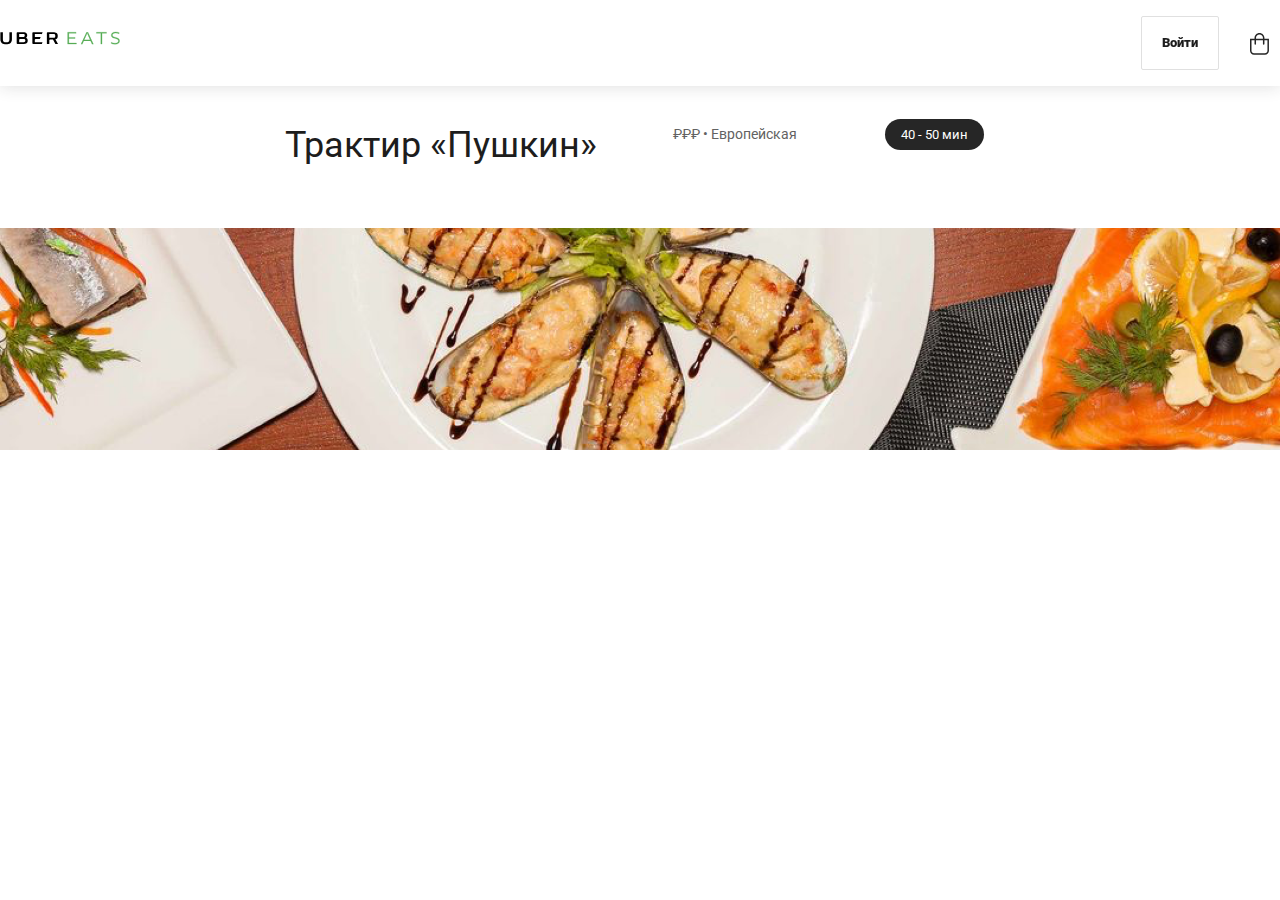
==== restaurant.html @ 7adc96b2 "Create a restaurant page. Added a header and a name section" ====
<!DOCTYPE html>
<html lang="en">
  <head>
    <meta charset="UTF-8" />
    <meta name="viewport" content="width=device-width, initial-scale=1.0" />
    <title>Restaurant</title>
    <link
      rel="stylesheet"
      href="https://stackpath.bootstrapcdn.com/bootstrap/4.1.3/css/bootstrap.min.css"
      integrity="sha384-MCw98/SFnGE8fJT3GXwEOngsV7Zt27NXFoaoApmYm81iuXoPkFOJwJ8ERdknLPMO"
      crossorigin="anonymous"
    />
    <link rel="stylesheet" href="https://cdnjs.com/libraries/normalize" />
    <link rel="stylesheet" href="css/style.css" />
    <link
      rel="stylesheet"
      href="https://fonts.googleapis.com/css2?family=Roboto&display=swap"
    />
  </head>
  <body>
    <header>
      <div class="container header-container">
        <div class="logo">
          <img src="img/svg/logo.svg" alt="" />
        </div>
        <div class="login">
          <div class="sign-in">
            <a href="#" class="sign-in__link">Войти</a>
          </div>
          <div class="basket">
            <img src="img/svg/basket.svg" alt="" class="basket__img" />
          </div>
        </div>
      </div>
    </header>

    <section class="name">
      <div class="container">
        <div class="row">
          <div class="col-xs-12 col-md-7 col-lg-5">
            <div class="restaurantName">
              <h1 class="restaurantName-title">Трактир «Пушкин»</h1>
              <div class="restaurantName-header">
                <p class="restaurantName-kitchenName">₽₽₽ • Европейская</p>
                <div class="restaurantName-time">
                  <p class="restaurantName-time__waitingTime">40 - 50 мин</p>
                </div>
              </div>
            </div>
          </div>
        </div>
      </div>
    </section>
  </body>
</html>
---- css/style.css ----
*,
*::before,
*::after {
  box-sizing: border-box;
}

* {
  padding: 0;
  margin: 0;
}

body {
  font-family: "Roboto", serif;
}

header {
  top: 0;
  right: 0;
  left: 0;
  position: fixed;
  z-index: 1000;
  background: #ffffff;
  box-shadow: 0 0 16px rgba(38, 38, 38, 0.16);
}

.header-container {
  display: flex;
  justify-content: space-between;
}

.logo {
  padding: 30px 0;
}

.sign-in {
  display: flex;
  border: 1px solid #e0e0e0;
  box-sizing: border-box;
  border-radius: 2px;
  margin: 16px 20px;
  float: left;
}

.sign-in__link {
  font-family: "Roboto", serif;
  text-decoration: none;
  font-weight: 900;
  font-size: 13px;
  line-height: 24px;
  text-align: center;
  color: #1d1d1d;
  padding: 14px 20px;
}

.basket {
  display: flex;
  position: relative;
  justify-content: center;
  align-items: center;
  text-align: center;
}

.basket__img {
  padding-right: 11px;
  padding-left: 11px;
}

.login {
  display: flex;
}

.search-container {
  display: flex;
  position: relative;
  margin-top: 132px;
}

.search-form {
  display: flex;
  width: 100%;
}

.search-form__input {
  border: none;
  border-bottom: 1px solid rgba(117, 117, 117, 0.3);
  mix-blend-mode: normal;
  width: 100%;
  padding: 15px 0 0 0;
  outline: none;
}

.search-form__input::-webkit-input-placeholder {
  font-family: "Roboto", serif;
  font-weight: 400;
  font-size: 16px;
  color: rgba(98, 98, 98, 0.5);
  mix-blend-mode: normal;
  text-overflow: ellipsis;
}

.container-title {
  margin-top: 56px;
  margin-bottom: 16px;
}

.container-title h1 {
  text-decoration: none;
  font-size: 22px;
  line-height: 34px;
  font-weight: 400;
  color: #1d1d1d;
}

.card {
  margin-bottom: 16px;
}

.card-body {
  display: flex;
  flex-direction: column;
  justify-content: center;
  align-items: center;
  text-align: center;
}

.card-title {
  text-decoration: none;
  font-weight: 400;
  font-size: 16px;
  line-height: 24px;
  color: #1d1d1d;
}

.card-dish-name {
  text-decoration: none;
  font-weight: 400;
  font-size: 14px;
  line-height: 21px;
  color: #626262;
}

.card-time-delivery {
  text-decoration: none;
  font-weight: 400;
  font-size: 13px;
  line-height: 21px;
  color: #1d1d1d;
}

.container-fluid {
  background-color: #262626;
}

.white-logo {
  padding-top: 56px;
  padding-bottom: 40px;
}

.contacts {
  display: flex;
}

.select {
  margin: 32px auto;
  position: relative;
  color: #ffffff;
  background: #3b3b3b;
}

.select__header {
  display: flex;
  position: relative;
  cursor: pointer;
  background: #3b3b3b;
  border-radius: 2px;
}

.select__img {
  display: flex;
  align-items: center;
  justify-content: center;
  text-align: center;
  padding: 12px 16px;
  margin-left: 0px;
}

.select__current {
  display: flex;
  font-family: "Roboto", sans-serif;
  font-style: normal;
  font-weight: 400;
  font-size: 13px;
  line-height: 15px;
  padding: 12px 106px 12px 0px;
}

.select__icon {
  display: flex;
  align-items: center;
  justify-content: center;
  text-align: center;
  padding: 16px 8px 16px 0px;
  margin-left: auto;
}

.select__body {
  background: #3b3b3b;
  border-radius: 2px;
  position: absolute;
  left: 0;
  right: 0;
  top: 100%;
}

.select__item {
  display: flex;
  text-align: center;
  align-items: center;
  font-family: "Roboto", sans-serif;
  font-style: normal;
  font-weight: 400;
  font-size: 13px;
  line-height: 22px;
  padding-left: 48px;
  cursor: pointer;
}

.horizontal-line {
  border: none;
  background: rgba(255, 255, 255, 0.4);
  height: 1px;
}

.social {
  position: relative;
}

.social__text {
  display: flex;
  position: relative;
}

.social__hash-tag,
.social__name {
  text-decoration: none;
  font-family: "Roboto", sans-serif;
  font-weight: 400;
  font-size: 16px;
  line-height: 19px;
}

.social__hash-tag {
  color: #49a144;
}

.social__name {
  color: #ffffff;
}

.social__icons {
  display: flex;
}

.social__icon {
  width: 24px;
  margin: 0 12px 0 0;
}

.footer-menu__nav {
  display: flex;
  position: relative;
}

.footer-menu__left,
.footer-menu__right {
  display: block;
  list-style: none;
}

.footer-menu__left {
  margin-left: 97px;
  margin-top: 35px;
}

.footer-menu__right {
  margin-left: 128px;
  margin-top: 35px;
}

.footer-menu__left li,
.footer-menu__right li {
  margin-bottom: 23px;
}

.footer-menu__item {
  text-decoration: none;
  font-family: "Roboto", sans-serif;
  font-weight: 400;
  font-size: 13px;
  line-height: 15px;
  color: #ffffff;
  padding-bottom: 23px;
}

.download-app {
  display: flex;
  position: relative;
  justify-content: center;
  text-align: center;
  align-items: center;
}

.download-app__img {
  width: 120px;
  height: 40px;
  margin: 41px 40px 39px 0;
}

.autorship-information {
  display: flex;
  position: relative;
  justify-content: flex-start;
  align-items: center;
  text-align: center;
}

.autorship-information__text {
  text-decoration: none;
  font-family: "Roboto", sans-serif;
  font-size: 11px;
  line-height: 13px;
  font-weight: 400;
  color: #ffffff;
  margin: 40px 204px 40px 0;
}

.btnup {
  position: fixed;
  justify-content: center;
  text-align: center;
  align-items: center;
  background: #59bd5a;
  width: 80px;
  height: 80px;
  cursor: pointer;
  right: 16px;
  bottom: 24px;
  display: none;
}

.btnup__img {
  width: 15px;
  height: 25px;
  margin: 28px 32px;
}

.name {
  min-height: 364px;
  background: url(../img/bg_restaurant.png);
  justify-content: flex-start;
  background-size: cover;
  margin-top: 86px;
}

.restaurantName {
  display: flex;
  position: relative;
  flex-wrap: wrap;
  background: #ffffff;
  justify-content: center;
  text-align: center;
  align-items: center;
  margin: 80px 0;
}

.restaurantName-title {
  text-decoration: none;
  font-family: "Roboto", sans-serif;
  font-weight: 400;
  font-size: 36px;
  line-height: 42px;
  color: #1d1d1d;
  margin: 38px 38px 62px 38px;
}

.restaurantName-header {
  display: flex;
  justify-content: center;
  text-align: center;
  align-items: center;
}

.restaurantName-kitchenName {
  text-decoration: none;
  font-family: "Roboto", sans-serif;
  font-weight: 400;
  font-size: 14px;
  line-height: 16px;
  color: #626262;
  margin: 0px 50px 46px 38px;
}

.restaurantName-time {
  display: flex;
  position: relative;
  justify-content: center;
  text-align: center;
  align-items: center;
  background: #262626;
  border-radius: 16px;
  margin: 0px 50px 46px 38px;
}

.restaurantName-time__waitingTime {
  text-decoration: none;
  font-family: "Roboto", sans-serif;
  font-weight: 400;
  font-size: 13px;
  line-height: 15px;
  color: #ffffff;
  margin: 8px 16px;
}
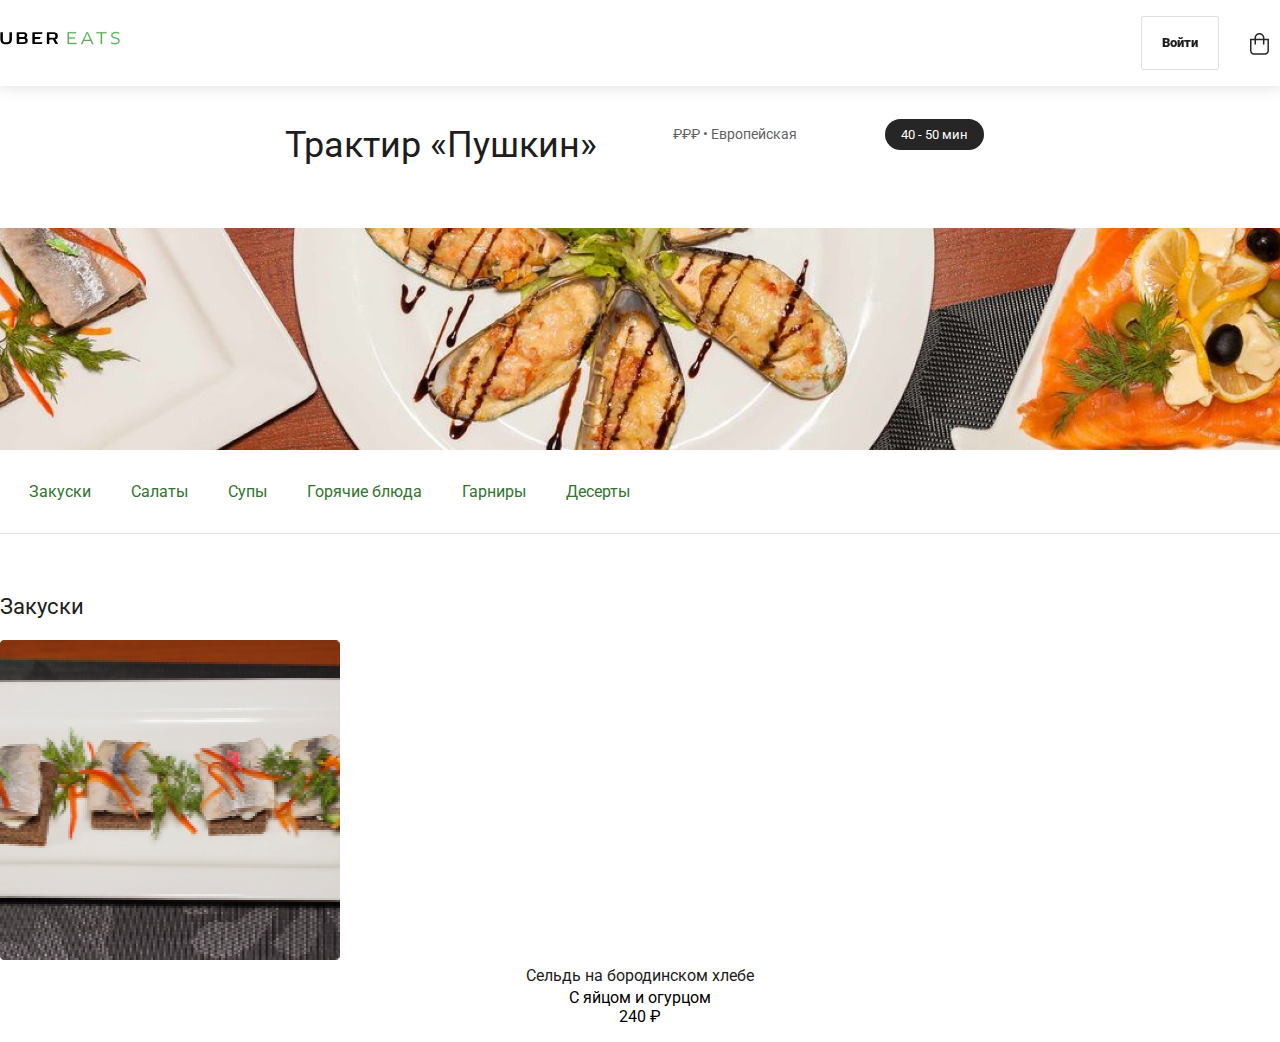
==== commit 8f60b223: "Added a menu and laid out a menu card template" ====
--- a/restaurant.html
+++ b/restaurant.html
@@ -39,7 +39,7 @@
         <div class="row">
           <div class="col-xs-12 col-md-7 col-lg-5">
             <div class="restaurantName">
-              <h1 class="restaurantName-title">Трактир «Пушкин»</h1>
+              <h2 class="restaurantName-title">Трактир «Пушкин»</h2>
               <div class="restaurantName-header">
                 <p class="restaurantName-kitchenName">₽₽₽ • Европейская</p>
                 <div class="restaurantName-time">
@@ -51,5 +51,41 @@
         </div>
       </div>
     </section>
+
+    <section class="menu">
+      <div class="container container-menu">
+        <nav class="menu-filter">
+          <ul class="menu-list">
+            <li><a href="" class="menu-item">Закуски</a></li>
+            <li><a href="" class="menu-item">Салаты</a></li>
+            <li><a href="" class="menu-item">Супы</a></li>
+            <li><a href="" class="menu-item">Горячие блюда</a></li>
+            <li><a href="" class="menu-item">Гарниры</a></li>
+            <li><a href="" class="menu-item">Десерты</a></li>
+          </ul>
+        </nav>
+      </div>
+    </section>
+
+    <div class="container container-title">
+      <h1>Закуски</h1>
+    </div>
+
+    <section class="cards">
+      <div class="container">
+        <div class="row">
+          <div class="">
+            <div class="card">
+              <img src="img/card_img/img_snack/card-1.png" alt="" srcset="" />
+              <div class="card-body">
+                <h5 class="card-title">Сельдь на бородинском хлебе</h5>
+                <p class="card-dishName">С яйцом и огурцом</p>
+                <p class="card-price">240 ₽</p>
+              </div>
+            </div>
+          </div>
+        </div>
+      </div>
+    </section>
   </body>
 </html>
--- a/css/style.css
+++ b/css/style.css
@@ -420,3 +420,38 @@
   color: #ffffff;
   margin: 8px 16px;
 }
+
+.menu {
+  display: flex;
+  position: relative;
+  border-bottom: 1px solid rgba(117, 117, 117, 0.2);
+}
+
+.container-menu {
+  background: #ffffff;
+  justify-content: flex-start;
+  padding: 32px 29px;
+}
+
+.menu-list {
+  list-style: none;
+  display: flex;
+  position: relative;
+  margin: 0;
+  padding: 0;
+}
+
+.menu-item {
+  text-decoration: none;
+  font-family: "Roboto", sans-serif;
+  font-weight: 400;
+  font-size: 16px;
+  line-height: 19px;
+  color: #327430;
+  margin: 32px 40px 29px 0px;
+}
+
+.menu-item:hover {
+  text-decoration: none;
+  color: green;
+}
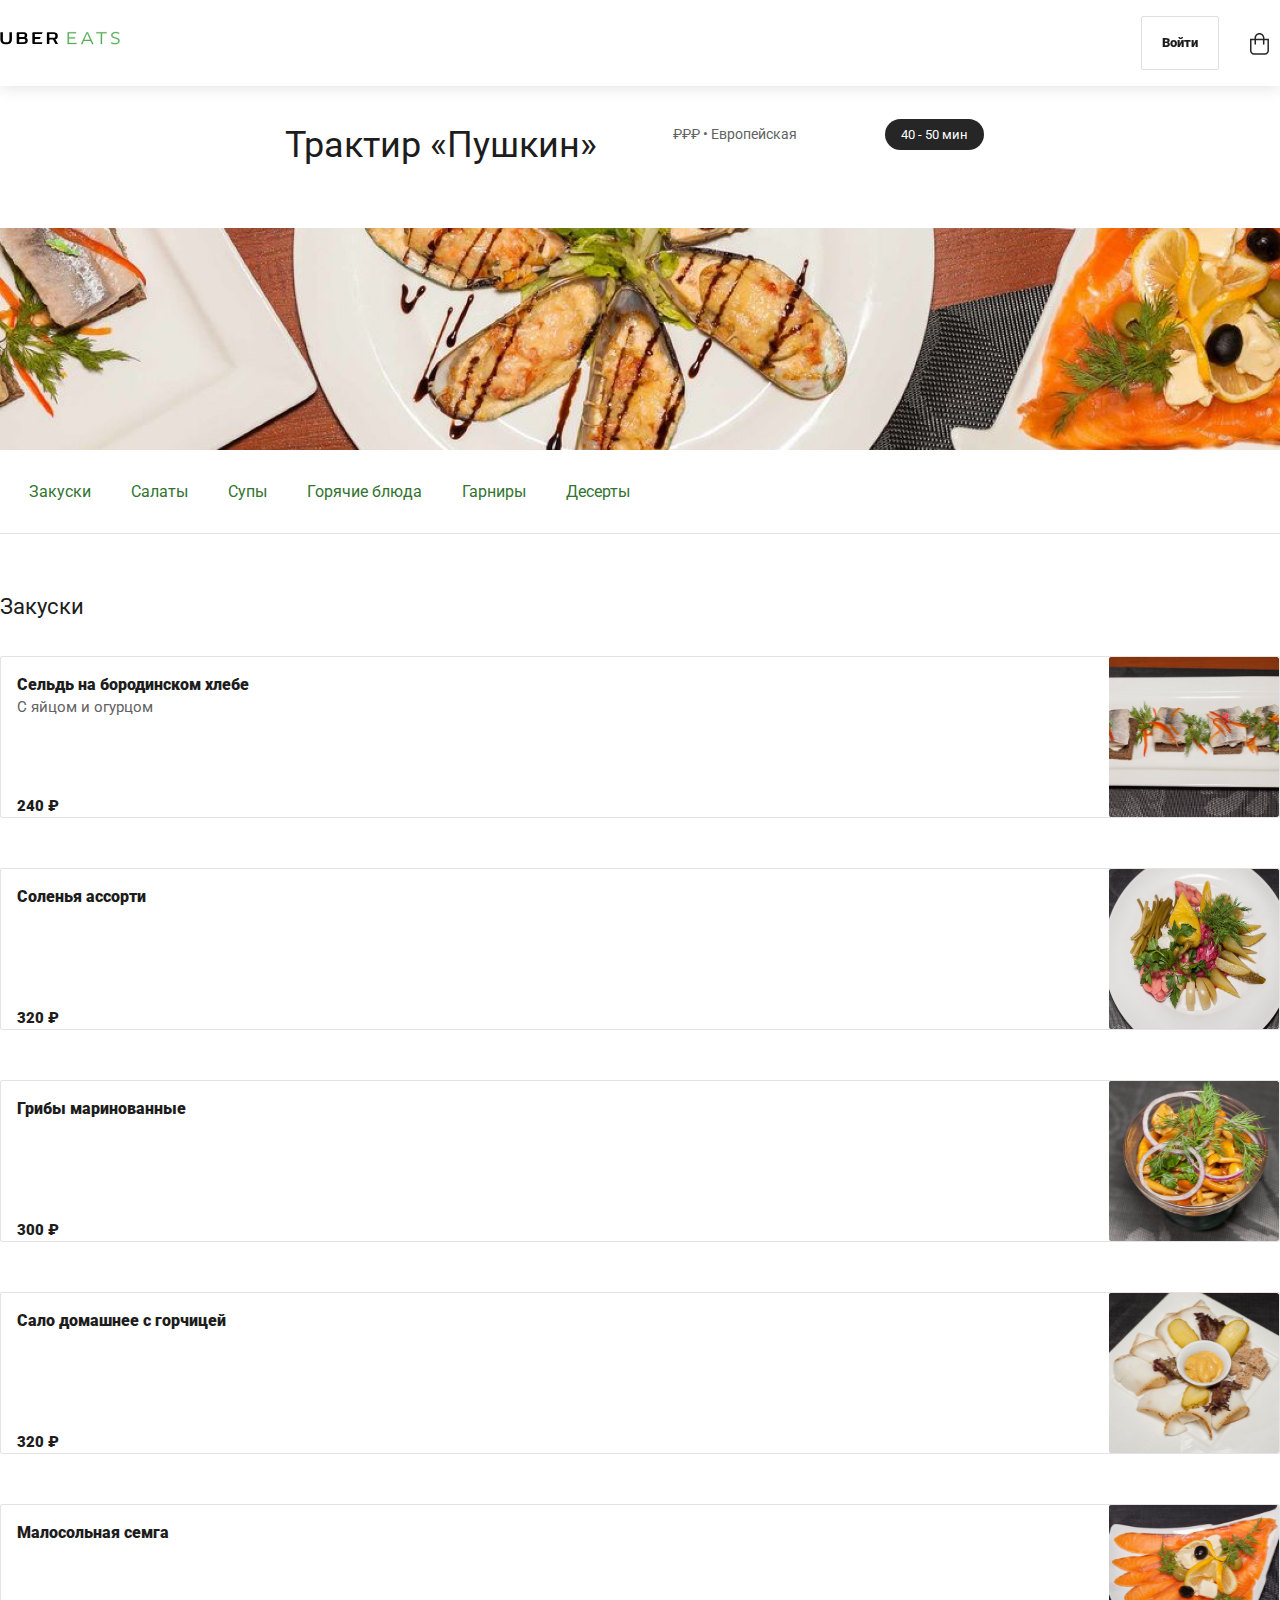
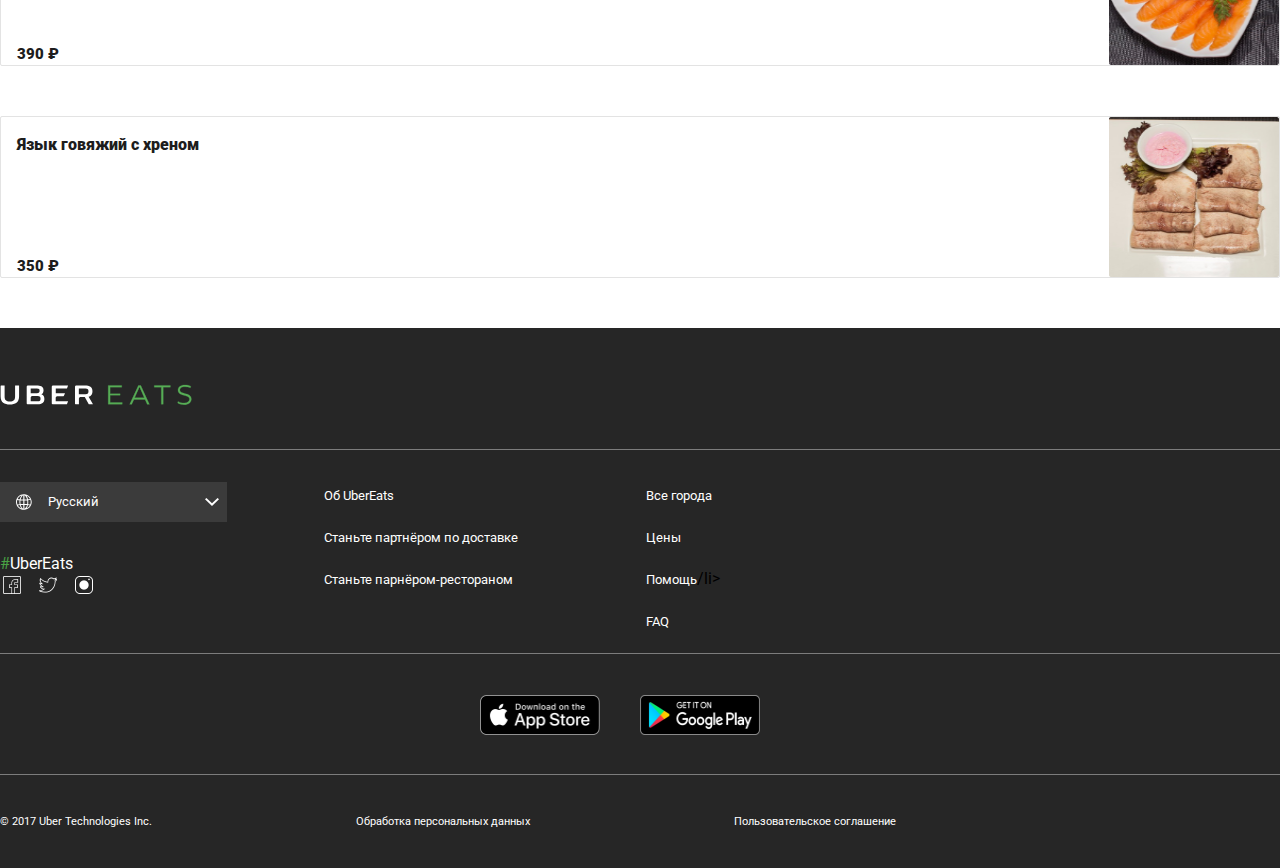
==== commit 11332580: "Finished the restaurant page" ====
--- a/restaurant.html
+++ b/restaurant.html
@@ -67,25 +67,195 @@
       </div>
     </section>
 
-    <div class="container container-title">
+    <div class="container container-title snack">
       <h1>Закуски</h1>
     </div>
 
     <section class="cards">
       <div class="container">
         <div class="row">
-          <div class="">
-            <div class="card">
-              <img src="img/card_img/img_snack/card-1.png" alt="" srcset="" />
-              <div class="card-body">
-                <h5 class="card-title">Сельдь на бородинском хлебе</h5>
-                <p class="card-dishName">С яйцом и огурцом</p>
-                <p class="card-price">240 ₽</p>
-              </div>
+          <div class="cold-xs-12 col-md-12 col-lg-6">
+            <div class="cardRest">
+              <div class="cardRest-body">
+                <h5 class="cardRest-title">Сельдь на бородинском хлебе</h5>
+                <p class="cardRest-dishName">С яйцом и огурцом</p>
+                <p class="cardRest-price">240 ₽</p>
+              </div>
+              <img
+                src="img/card_img/img_snack/card-1.png"
+                alt=""
+                class="cardRest-img"
+              />
+            </div>
+          </div>
+
+          <div class="cold-xs-12 col-md-12 col-lg-6">
+            <div class="cardRest">
+              <div class="cardRest-body">
+                <h5 class="cardRest-title">Соленья ассорти</h5>
+                <p class="cardRest-price">320 ₽</p>
+              </div>
+              <img
+                src="img/card_img/img_snack/card-2.png"
+                alt=""
+                class="cardRest-img"
+              />
+            </div>
+          </div>
+
+          <div class="cold-xs-12 col-md-12 col-lg-6">
+            <div class="cardRest">
+              <div class="cardRest-body">
+                <h5 class="cardRest-title">Грибы маринованные</h5>
+                <p class="cardRest-price">300 ₽</p>
+              </div>
+              <img
+                src="img/card_img/img_snack/card-3.png"
+                alt=""
+                class="cardRest-img"
+              />
+            </div>
+          </div>
+
+          <div class="cold-xs-12 col-md-12 col-lg-6">
+            <div class="cardRest">
+              <div class="cardRest-body">
+                <h5 class="cardRest-title">Сало домашнее с горчицей</h5>
+                <p class="cardRest-price">320 ₽</p>
+              </div>
+              <img
+                src="img/card_img/img_snack/card-4.png"
+                alt=""
+                class="cardRest-img"
+              />
+            </div>
+          </div>
+
+          <div class="cold-xs-12 col-md-12 col-lg-6">
+            <div class="cardRest">
+              <div class="cardRest-body">
+                <h5 class="cardRest-title">Малосольная семга</h5>
+                <p class="cardRest-price">390 ₽</p>
+              </div>
+              <img
+                src="img/card_img/img_snack/card-5.png"
+                alt=""
+                class="cardRest-img"
+              />
+            </div>
+          </div>
+
+          <div class="cold-xs-12 col-md-12 col-lg-6">
+            <div class="cardRest">
+              <div class="cardRest-body">
+                <h5 class="cardRest-title">Язык говяжий с хреном</h5>
+                <p class="cardRest-price">350 ₽</p>
+              </div>
+              <img
+                src="img/card_img/img_snack/card-6.png"
+                alt=""
+                class="cardRest-img"
+              />
             </div>
           </div>
         </div>
       </div>
     </section>
+
+    <footer>
+      <div class="container-fluid">
+        <div class="container">
+          <div class="white-logo">
+            <img src="img/svg/white-logo.svg" alt="" />
+          </div>
+          <hr class="horizontal-line" />
+          <div class="contacts">
+            <div class="aboutUs">
+              <div class="select">
+                <div class="select__header">
+                  <div class="select__img">
+                    <img src="img/svg/world.svg" alt="" />
+                  </div>
+                  <span class="select__current">Русский</span>
+                  <div class="select__icon">
+                    <img src="img/svg/arrow-back.svg" alt="" />
+                  </div>
+                </div>
+                <div class="select__body">
+                  <div class="select__item">Русский</div>
+                  <div class="select__item">English</div>
+                  <div class="select__item">France</div>
+                </div>
+              </div>
+              <div class="social">
+                <div class="social__text">
+                  <p class="social__hash-tag">#</p>
+                  <p class="social__name">UberEats</p>
+                </div>
+                <div class="social__icons">
+                  <img
+                    src="img/icon/facebook.png"
+                    alt=""
+                    class="social__icon"
+                  />
+                  <img src="img/icon/twitter.png" alt="" class="social__icon" />
+                  <img
+                    src="img/icon/instagram.png"
+                    alt=""
+                    class="social__icon"
+                  />
+                </div>
+              </div>
+            </div>
+            <div class="footer-menu">
+              <nav class="footer-menu__nav">
+                <ul class="footer-menu__left">
+                  <li><a href="" class="footer-menu__item"> Об UberEats</a></li>
+                  <li>
+                    <a href="" class="footer-menu__item">
+                      Станьте партнёром по доставке</a
+                    >
+                  </li>
+                  <li>
+                    <a href="" class="footer-menu__item">
+                      Станьте парнёром-рестораном</a
+                    >
+                  </li>
+                </ul>
+                <ul class="footer-menu__right">
+                  <li><a href="" class="footer-menu__item"> Все города</a></li>
+                  <li><a href="" class="footer-menu__item"> Цены</a></li>
+                  <li><a href="" class="footer-menu__item"> Помощь</a>/li></li>
+                  <li><a href="" class="footer-menu__item"> FAQ</a></li>
+                </ul>
+              </nav>
+            </div>
+          </div>
+          <hr class="horizontal-line" />
+          <div class="download-app">
+            <img src="img/app_store.png" alt="" class="download-app__img" />
+            <img src="img/google_play.png" alt="" class="download-app__img" />
+          </div>
+          <hr class="horizontal-line" />
+          <div class="autorship-information">
+            <p class="autorship-information__text">
+              © 2017 Uber Technologies Inc.
+            </p>
+            <p class="autorship-information__text">
+              Обработка персональных данных
+            </p>
+            <p class="autorship-information__text">
+              Пользовательское соглашение
+            </p>
+          </div>
+        </div>
+      </div>
+    </footer>
+    <div class="btnup">
+      <img src="img/svg/arrow-up.svg" alt="" class="btnup__img" />
+    </div>
+    <script src="https://ajax.googleapis.com/ajax/libs/jquery/3.5.1/jquery.min.js"></script>
+    <script src="js/main.js"></script>
+    <script src="js/btnUp.js"></script>
   </body>
 </html>
--- a/css/style.css
+++ b/css/style.css
@@ -165,6 +165,7 @@
   position: relative;
   color: #ffffff;
   background: #3b3b3b;
+  width: 227px;
 }
 
 .select__header {
@@ -210,6 +211,7 @@
   left: 0;
   right: 0;
   top: 100%;
+  z-index: 1;
 }
 
 .select__item {
@@ -455,3 +457,54 @@
   text-decoration: none;
   color: green;
 }
+
+.snack {
+  margin-bottom: 32px;
+}
+
+.cardRest {
+  display: flex;
+  position: relative;
+  border: 1px solid rgba(117, 117, 117, 0.2);
+  border-radius: 2px;
+  margin-bottom: 50px;
+}
+
+.cardRest-img {
+  display: flex;
+  height: 160px;
+  margin-left: auto;
+}
+
+.cardRest-body {
+  margin: 16px 38px 0px 16px;
+}
+
+.cardRest-title {
+  text-decoration: none;
+  font-weight: 900;
+  font-family: "Roboto", sans-serif;
+  font-size: 16px;
+  line-height: 24px;
+  color: #1d1d1d;
+}
+
+.cardRest-dishName {
+  text-decoration: none;
+  font-weight: 400;
+  font-family: "Roboto", sans-serif;
+  font-size: 15px;
+  line-height: 21px;
+  color: #626262;
+}
+
+.cardRest-price {
+  position: absolute;
+  text-decoration: none;
+  font-weight: 900;
+  font-family: "Roboto", sans-serif;
+  font-size: 15px;
+  line-height: 21px;
+  color: #1d1d1d;
+  bottom: 0;
+}
